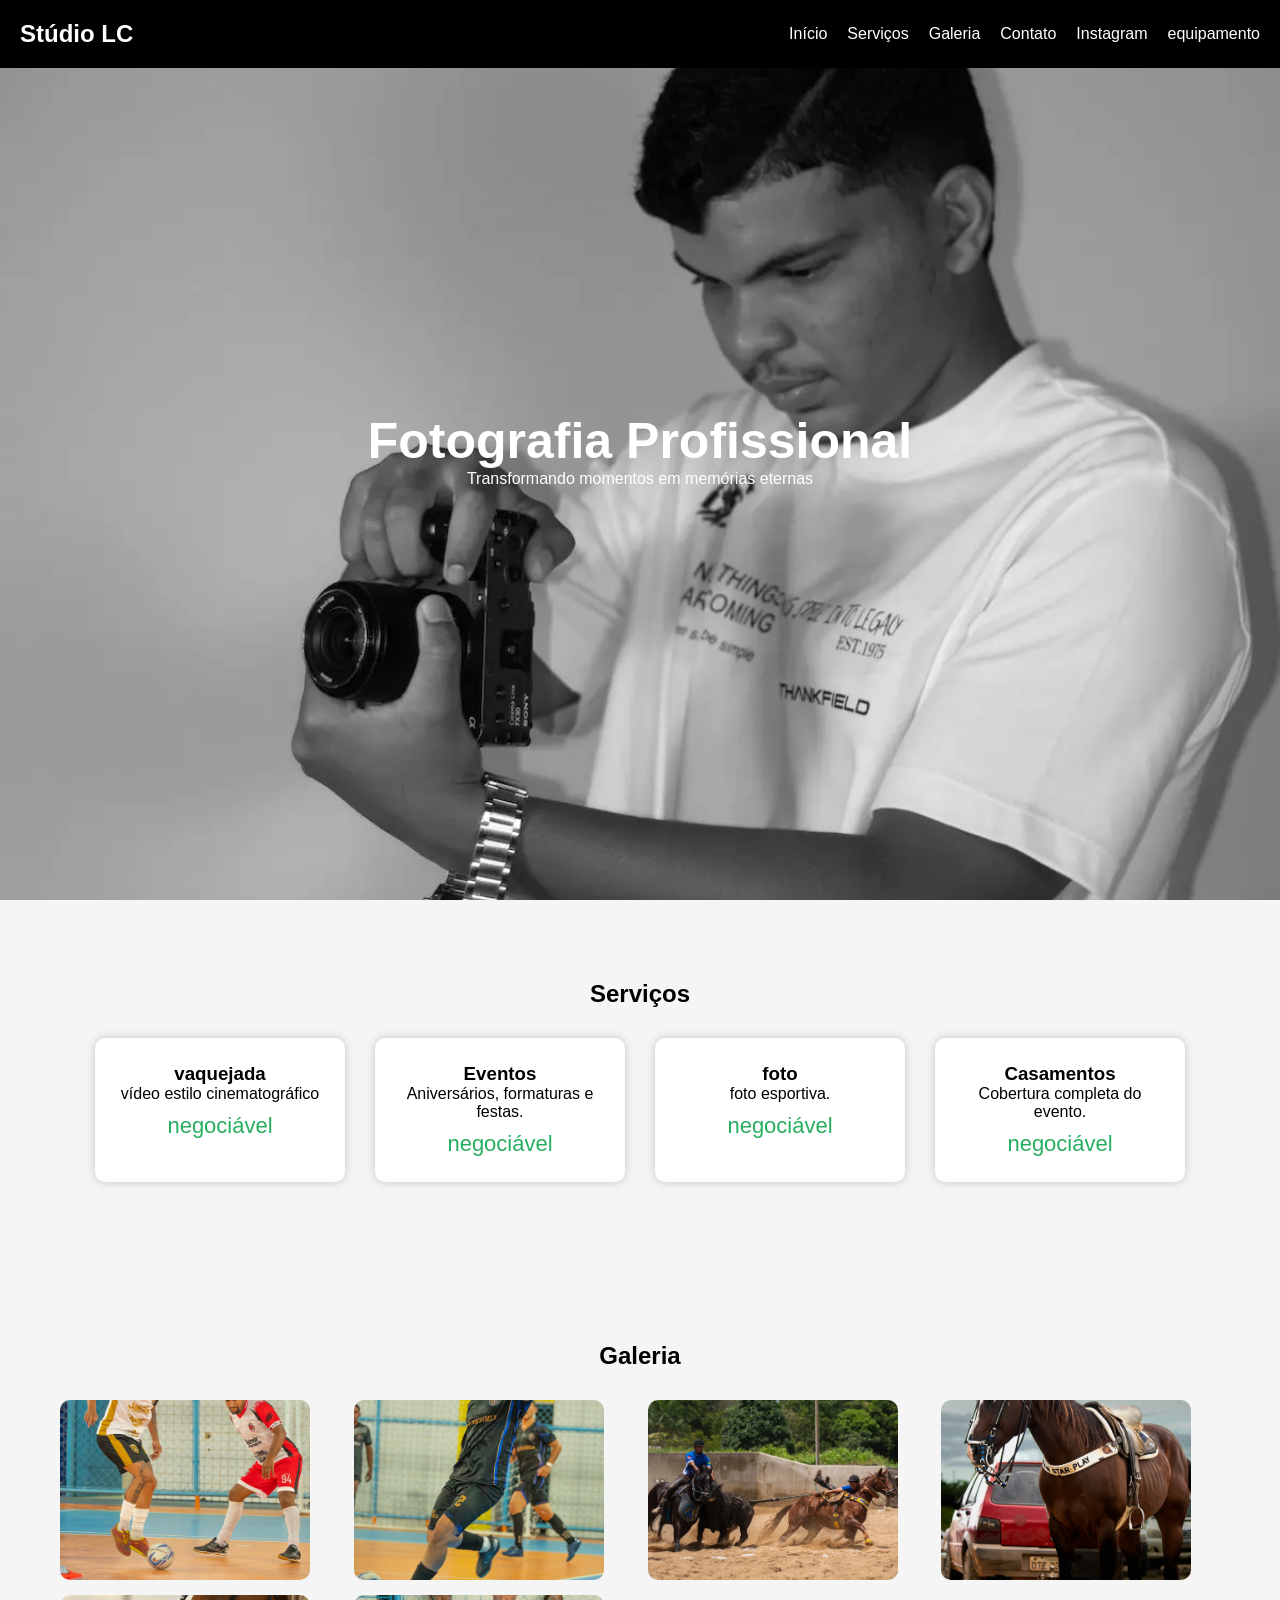
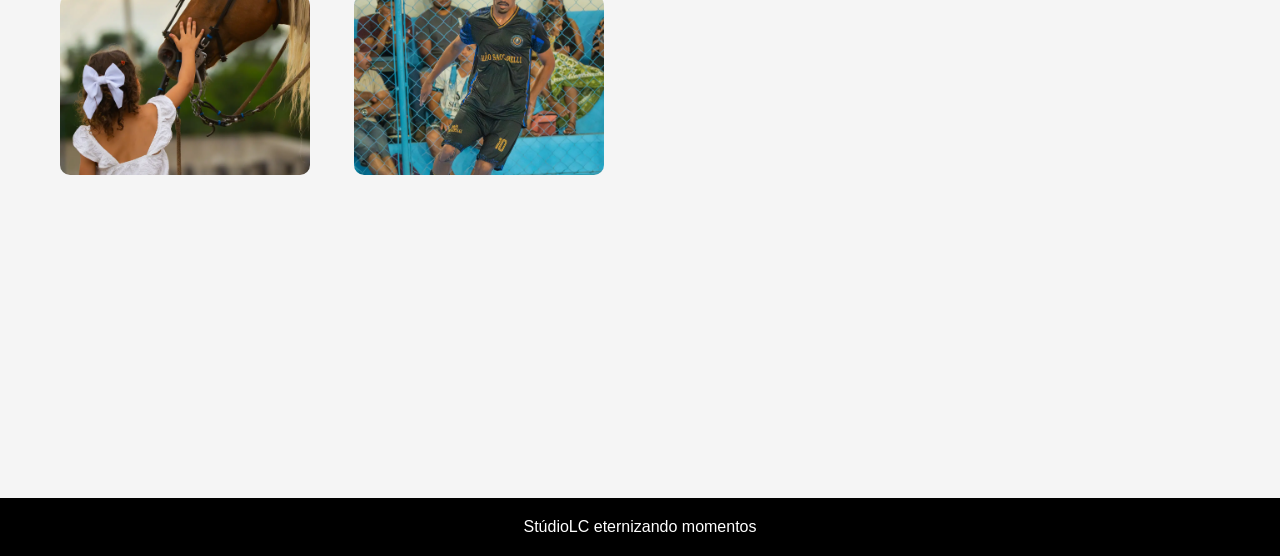
==== index.html @ 474d63a1 "Add files via upload" ====
<!DOCTYPE html>
<html lang="pt-BR">

<head>
<meta charset="UTF-8">
<meta name="viewport" content="width=device-width, initial-scale=1.0">
<title>Stúdio LC</title>
<link rel="stylesheet" href="css/style.css">
<meta name="viewport" content="width=device-width, initial-scale=1.0">
</head>

<body>

<header>

<nav>

<h2 class="logo">Stúdio LC</h2>

<ul>

<li><a href="#home">Início</a></li>
<li><a href="#servicos">Serviços</a></li>
<li><a href="#galeria">Galeria</a></li>
<li><a href="https://wa.me/94991382933">Contato</a></li>
<li><a href="https://www.instagram.com/leo__producoes0?igsh=MXNtZzFmeW9jajZ6aw==" target="_blank">Instagram</a></li>
<li><a href="portifolio.html" target="_blank">equipamento</a></li>
</ul>

</nav>

<div class="hero" id="home">

<h1>Fotografia Profissional</h1>
<p>Transformando momentos em memórias eternas</p>



</div>

</header>

<section id="servicos">

<h2>Serviços</h2>

<div class="cards">

<div class="card">

<h3>vaquejada</h3>
<p>vídeo estilo cinematográfico</p>
<p class="preco">negociável</p>

</div>



<div class="card">

<h3>Eventos</h3>
<p>Aniversários, formaturas e festas.</p>
<p class="preco">negociável</p>

</div>

<div class="card">

<h3>foto</h3>
<p>foto esportiva.</p>
<p class="preco">negociável</p>

</div>



<div class="card">

<h3>Casamentos</h3>
<p>Cobertura completa do evento.</p>
<p class="preco">negociável</p>

</div>
</div>


</div>

</section>

<section id="galeria">

<h2>Galeria</h2>

<div class="galeria">

<img src="imagens/tiago futebol.webp" onclick="abrir(this)">
<img src="imagens/uanderson futebol.webp" onclick="abrir(this)">
<img src="imagens/vaquejada.webp" onclick="abrir(this)">
<img src="imagens/cavalo.webp" onclick="abrir(this)">
<img src="imagens/cavalo2.webp" onclick="abrir(this)">
<img src="imagens/futebol6.webp" onclick="abrir(this)">
<br>
<br>
<div class="galeria">
<br>
<video autoplay muted loop>
<source src="imagens/video-vaquejada_MefZKGfc.mp4" type="video/mp4">
</video>


</div>
</video>
</div>

</section>

<section id="contato">





</form>

</section>

<footer>

<p>StúdioLC eternizando momentos</p>

</footer>

<div id="modal" onclick="fechar()">
<img id="imgGrande">
</div>

<script src="js/script.js"></script>

</body> 
</html>
---- css/style.css ----
@media (max-width: 768px){

    .galeria video{
    width:100%;
    max-width:300px;
    height:200px;
    object-fit:cover;
    display:block;
}

.galeria{
    display:grid;
    grid-template-columns:repeat(auto-fit, minmax(250px, 1fr));
    align-items:left ;
}
    video{
width:100%;
height:auto;
}
nav{
flex-direction:column;
gap:10px;
}

.hero h1{
font-size:35px;
}

.cards{
flex-direction:column;
align-items:center;
}

input, textarea{
width:90%;
}

}
*{
margin:0;
padding:0;
box-sizing:border-box;
font-family:Arial;
}

body{
background:#f5f5f5;
}

nav{
display:flex;
justify-content:space-between;
align-items:center;
padding:20px;
background:black;
color:white;
position:fixed;
width:100%;
}

nav ul{
display:flex;
list-style:none;
gap:20px;
}

nav a{
color:white;
text-decoration:none;
}

.hero{

background-image: url("../imagens/");
background-size: cover;
background-position: center;
background-repeat: no-repeat;

height:100vh;
display:flex;
flex-direction:column;
justify-content:center;
align-items:center;
background:url("../imagens/leo1.webp") center/cover;
color:white;
text-align:center;
}

.hero h1{
font-size:50px;
}

button{
padding:12px 25px;
border:none;
background:#e63946;
color:white;
border-radius:5px;
cursor:pointer;
margin-top:20px;
}

button:hover{
background:#c72c3a;
}

section{
padding:80px 20px;
text-align:center;
max-width: 1200px;
margin: 0 auto;
}

.cards{
display:flex;
justify-content:center;
gap:30px;
flex-wrap:wrap;
margin-top:30px;
}

.card{
background:white;
padding:25px;
border-radius:10px;
width:250px;
box-shadow:0 0 10px rgba(0,0,0,0.2);
transition:0.3s;
}

.card:hover{
transform:scale(1.05);
}

.preco{
font-size:22px;
color:#27ae60;
margin-top:10px;
}

.galeria{
display:grid;
grid-template-columns:repeat(auto-fit, minmax(250px,1fr));
gap:15px;
justify-content:left;
margin-top:30px;
}

.galeria img{
width:250px;
height:180px;
object-fit:cover;
cursor:pointer;
border-radius:10px;
transition:0.3s;
}

.galeria img:hover{
transform:scale(1.05);
}

form{
display:flex;
flex-direction:column;
align-items:center;
gap:15px;
}

input, textarea{
width:300px;
padding:10px;
border-radius:5px;
border:1px solid #ccc;
}

footer{
background:black;
color:white;
text-align:center;
padding:20px;
}

#modal{
display:none;
position:fixed;
top:0;
left:0;
width:100%;
height:100%;
background:rgba(0,0,0,0.9);
justify-content:center;
align-items:center;
}

#modal img{
max-width:80%;
max-height:80%;
}

@media (max-width: 768px){

nav{
flex-direction:column;
gap:10px;
}

.hero h1{
font-size:32px;
}

.cards{
flex-direction:column;
align-items:center;
}

.galeria{
grid-template-columns:1fr;
display:grid;
 grid-template-columns:1fr;
        justify-items:center;
}

input, textarea{
width:90%;
}

}

body{
    overflow-x:hidden;
}
body{
    overflow-x:hidden;
}

.galeria{
    display:grid;
    grid-template-columns:repeat(auto-fit, minmax(250px, 1fr));
    gap:15px;
    width:100%;
}

.galeria video{
    width:100%;
    max-width:300px;
    height:200px;
    object-fit:cover;
    display:block;
}

section{
    max-width:1200px;
    margin:0 auto;
}
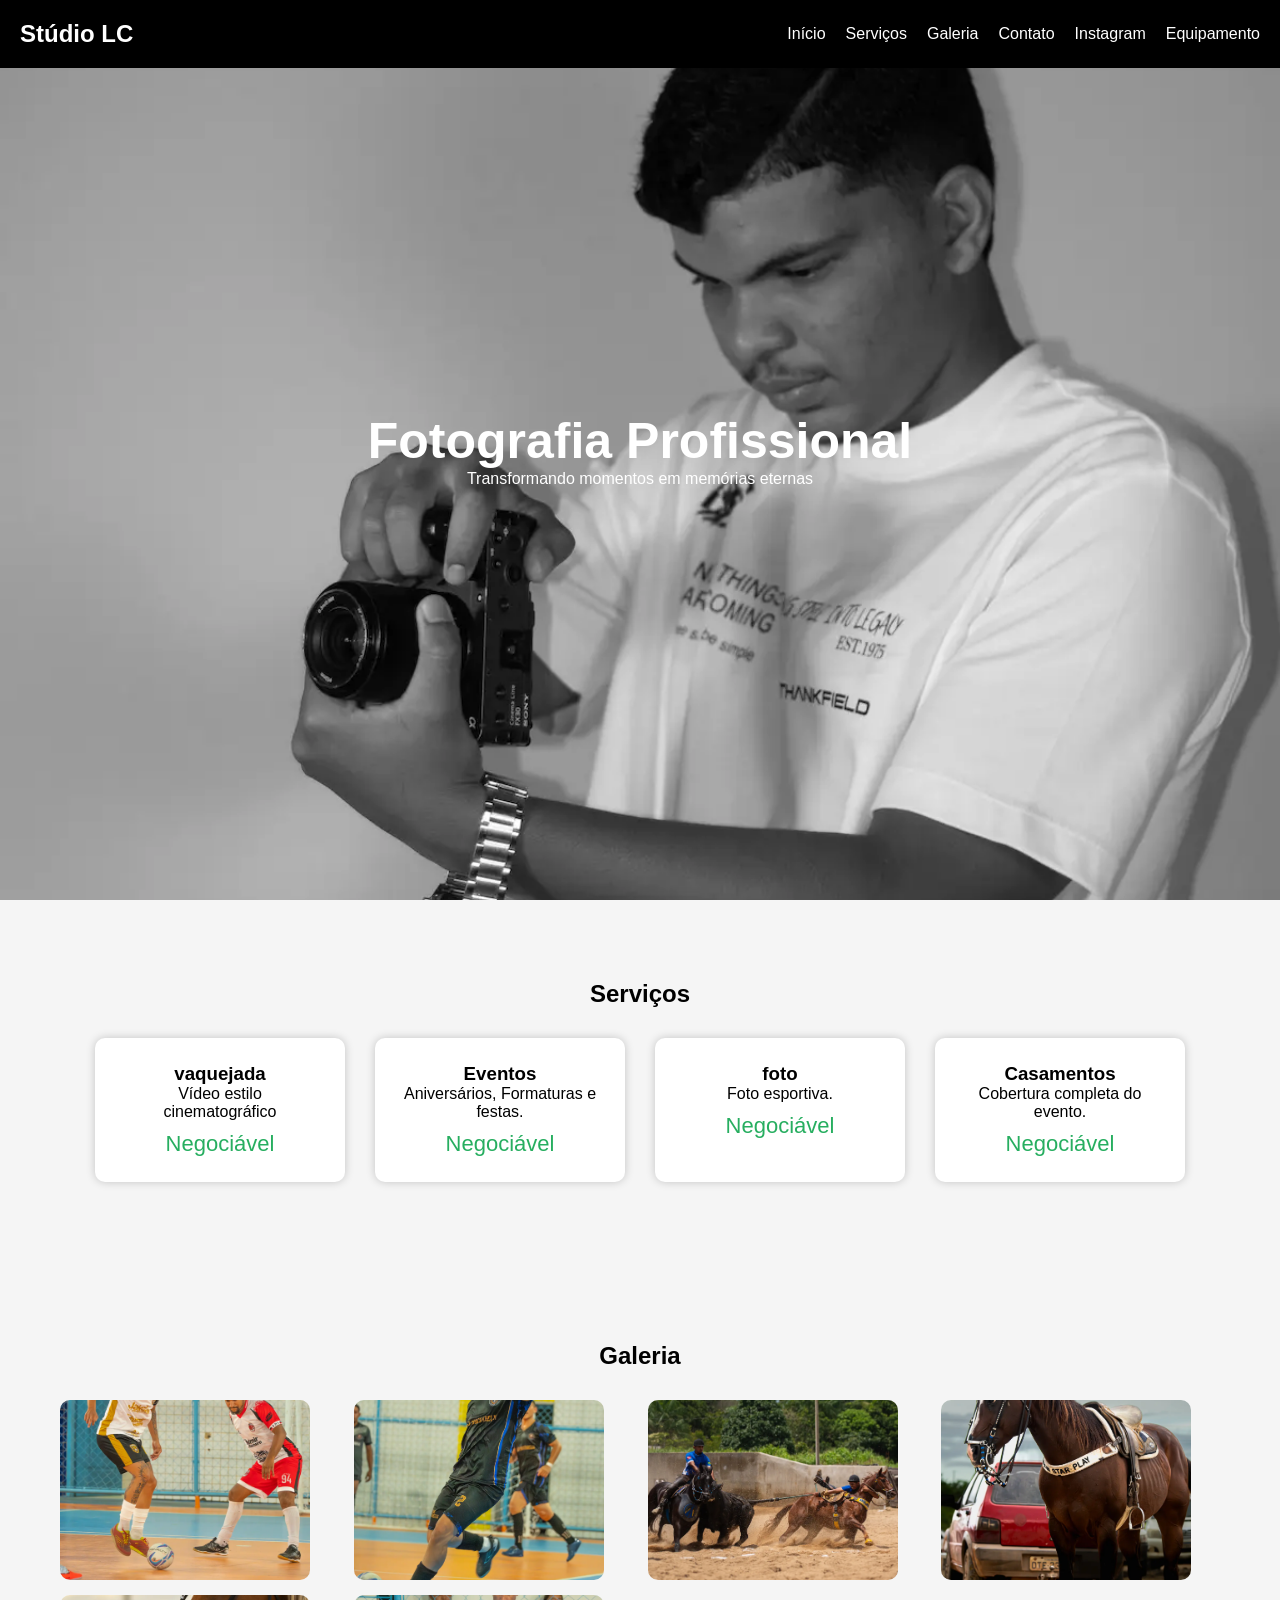
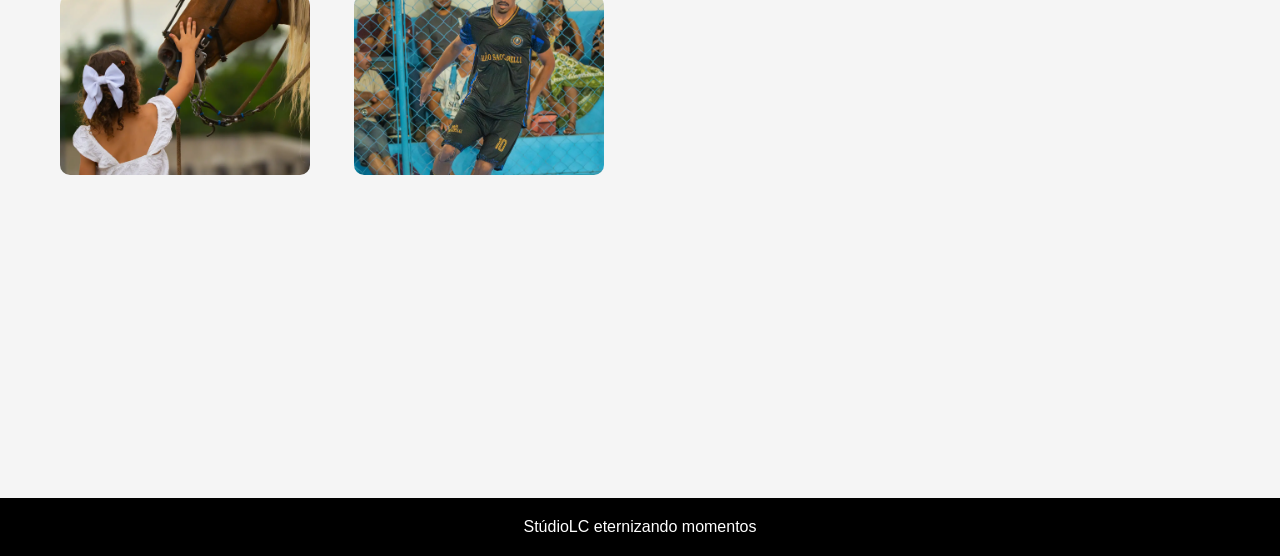
==== commit 303f2d09: "Stúdio LC" ====
--- a/index.html
+++ b/index.html
@@ -24,7 +24,7 @@
 <li><a href="#galeria">Galeria</a></li>
 <li><a href="https://wa.me/94991382933">Contato</a></li>
 <li><a href="https://www.instagram.com/leo__producoes0?igsh=MXNtZzFmeW9jajZ6aw==" target="_blank">Instagram</a></li>
-<li><a href="portifolio.html" target="_blank">equipamento</a></li>
+<li><a href="portifolio.html" target="_blank">Equipamento</a></li>
 </ul>
 
 </nav>
@@ -49,8 +49,8 @@
 <div class="card">
 
 <h3>vaquejada</h3>
-<p>vídeo estilo cinematográfico</p>
-<p class="preco">negociável</p>
+<p>Vídeo estilo cinematográfico</p>
+<p class="preco">Negociável</p>
 
 </div>
 
@@ -59,16 +59,16 @@
 <div class="card">
 
 <h3>Eventos</h3>
-<p>Aniversários, formaturas e festas.</p>
-<p class="preco">negociável</p>
+<p>Aniversários, Formaturas e festas.</p>
+<p class="preco">Negociável</p>
 
 </div>
 
 <div class="card">
 
 <h3>foto</h3>
-<p>foto esportiva.</p>
-<p class="preco">negociável</p>
+<p>Foto esportiva.</p>
+<p class="preco">Negociável</p>
 
 </div>
 
@@ -78,7 +78,7 @@
 
 <h3>Casamentos</h3>
 <p>Cobertura completa do evento.</p>
-<p class="preco">negociável</p>
+<p class="preco">Negociável</p>
 
 </div>
 </div>
